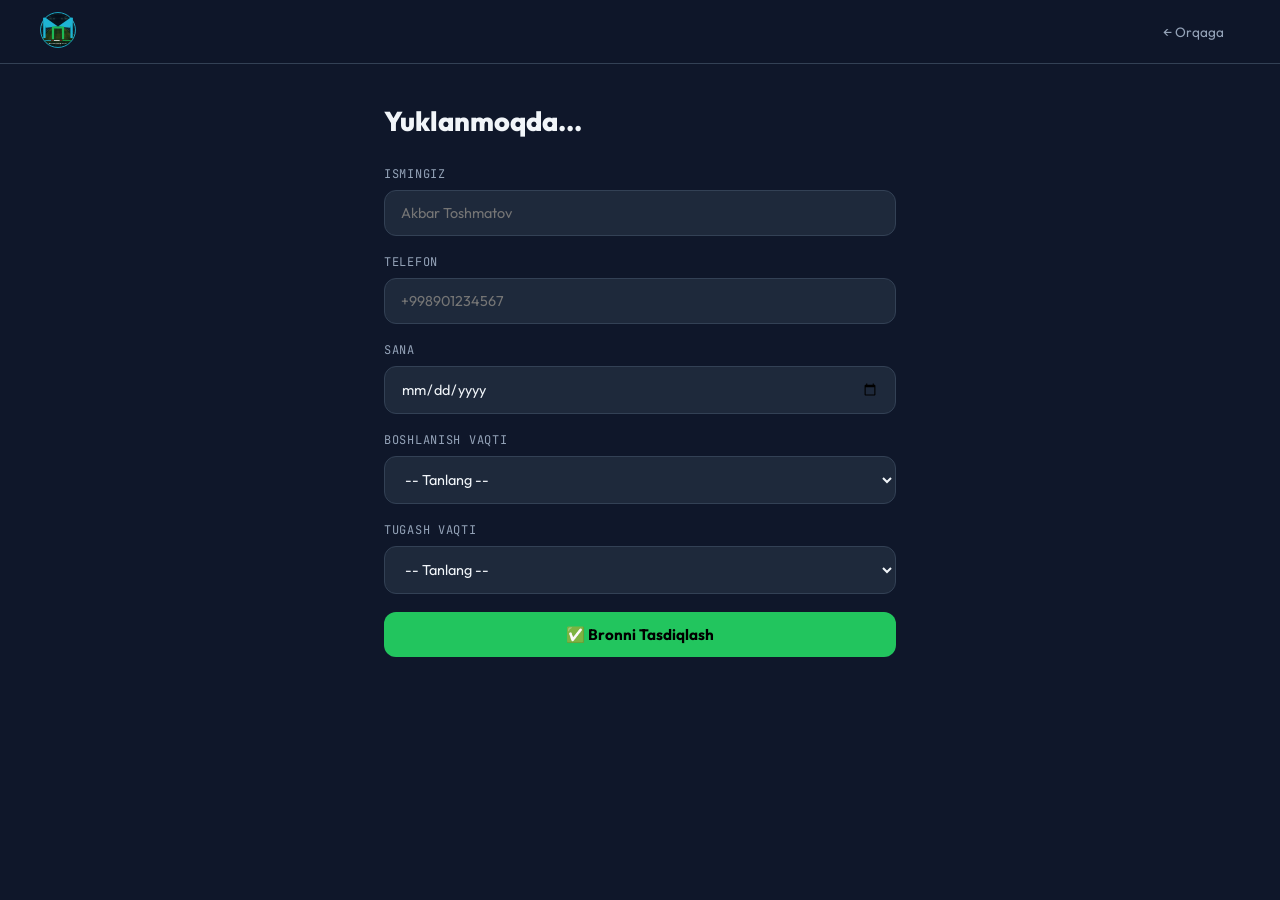
==== templates/booking.html @ 0ff4045a "ManaPolya loyihasi" ====
<!DOCTYPE html>
<html lang="uz">
<head>
<meta charset="UTF-8">
<meta name="viewport" content="width=device-width, initial-scale=1.0">
<title>Bron Qilish</title>
<link rel="stylesheet" href="/static/css/style.css">
</head>
<body>
<nav>
  <a href="/" style="text-decoration:none"><img src="/static/images/logo.svg" alt="MiniPolya" height="36"></a>
  <div class="nav-links"><a href="/">← Orqaga</a></div>
</nav>

<div class="booking-wrap">
  <h2 id="field-title">Yuklanmoqda...</h2>
  <p class="sub" id="field-price"></p>

  <div id="success-msg" class="success-box" style="display:none">
    <h3>🎉 Bron Tasdiqlandi!</h3>
    <p id="success-detail"></p>
    <a href="/" class="btn-bron" style="display:inline-block;margin-top:12px;text-decoration:none">← Bosh sahifaga</a>
  </div>

  <div id="booking-form">
    <div class="form-group">
      <label>ISMINGIZ</label>
      <input type="text" id="inp-name" placeholder="Akbar Toshmatov">
    </div>
    <div class="form-group">
      <label>TELEFON</label>
      <input type="text" id="inp-phone" placeholder="+998901234567">
    </div>
    <div class="form-group">
      <label>SANA</label>
      <input type="date" id="inp-date">
    </div>
    <div class="form-group">
      <label>BOSHLANISH VAQTI</label>
      <select id="inp-start">
        <option value="">-- Tanlang --</option>
        <option>08:00</option><option>09:00</option><option>10:00</option>
        <option>11:00</option><option>12:00</option><option>13:00</option>
        <option>14:00</option><option>15:00</option><option>16:00</option>
        <option>17:00</option><option>18:00</option><option>19:00</option>
        <option>20:00</option><option>21:00</option>
      </select>
    </div>
    <div class="form-group">
      <label>TUGASH VAQTI</label>
      <select id="inp-end">
        <option value="">-- Tanlang --</option>
        <option>09:00</option><option>10:00</option><option>11:00</option>
        <option>12:00</option><option>13:00</option><option>14:00</option>
        <option>15:00</option><option>16:00</option><option>17:00</option>
        <option>18:00</option><option>19:00</option><option>20:00</option>
        <option>21:00</option><option>22:00</option>
      </select>
    </div>
    <div class="summary" id="summary" style="display:none">
      <div class="sum-row"><span>Polya</span><span id="sum-field">—</span></div>
      <div class="sum-row"><span>Vaqt</span><span id="sum-time">—</span></div>
      <div class="sum-row total"><span>Narx</span><span id="sum-price">—</span></div>
    </div>
    <div id="error-msg" class="error-box" style="display:none"></div>
    <button class="btn-bron" onclick="submitBooking()">✅ Bronni Tasdiqlash</button>
  </div>
</div>

<script>
const fieldId = {{ field_id }};
let fieldData = null;

async function loadField() {
  const res = await fetch('/api/fields/' + fieldId);
  if (!res.ok) { document.getElementById('field-title').textContent = 'Polya topilmadi'; return; }
  fieldData = await res.json();
  document.getElementById('field-title').textContent = fieldData.name;
  document.getElementById('field-price').textContent = fieldData.price_per_hour.toLocaleString() + ' so\'m / soat';
  const today = new Date().toISOString().split('T')[0];
  document.getElementById('inp-date').value = today;
}

function updateSummary() {
  const start = document.getElementById('inp-start').value;
  const end = document.getElementById('inp-end').value;
  const date = document.getElementById('inp-date').value;
  if (start && end && date && fieldData) {
    const hours = (parseInt(end) - parseInt(start));
    if (hours > 0) {
      document.getElementById('summary').style.display = 'block';
      document.getElementById('sum-field').textContent = fieldData.name;
      document.getElementById('sum-time').textContent = start + ' – ' + end;
      document.getElementById('sum-price').textContent = (fieldData.price_per_hour * hours).toLocaleString() + ' so\'m';
    }
  }
}

document.getElementById('inp-start').addEventListener('change', updateSummary);
document.getElementById('inp-end').addEventListener('change', updateSummary);
document.getElementById('inp-date').addEventListener('change', updateSummary);

async function submitBooking() {
  const name = document.getElementById('inp-name').value.trim();
  const phone = document.getElementById('inp-phone').value.trim();
  const date = document.getElementById('inp-date').value;
  const start = document.getElementById('inp-start').value;
  const end = document.getElementById('inp-end').value;
  const errBox = document.getElementById('error-msg');

  if (!name || !phone || !date || !start || !end) {
    errBox.style.display = 'block';
    errBox.textContent = '⚠️ Barcha maydonlarni to\'ldiring!';
    return;
  }
  if (parseInt(end) <= parseInt(start)) {
    errBox.style.display = 'block';
    errBox.textContent = '⚠️ Tugash vaqti boshlanishdan keyin bo\'lishi kerak!';
    return;
  }
  errBox.style.display = 'none';

  const startDt = date + 'T' + start + ':00';
  const endDt = date + 'T' + end + ':00';

  const res = await fetch('/api/bookings/', {
    method: 'POST',
    headers: {'Content-Type': 'application/json'},
    body: JSON.stringify({
      field_id: fieldId,
      user_name: name,
      user_phone: phone,
      start_time: startDt,
      end_time: endDt
    })
  });

  const data = await res.json();
  if (res.ok) {
    document.getElementById('booking-form').style.display = 'none';
    document.getElementById('success-msg').style.display = 'block';
    document.getElementById('success-detail').textContent =
      fieldData.name + ' · ' + date + ' · ' + start + '–' + end + ' · Bron #' + data.id;
  } else {
    errBox.style.display = 'block';
    errBox.textContent = '❌ ' + (data.detail || 'Xatolik yuz berdi');
  }
}

loadField();
</script>
</body>
</html>
---- static/css/style.css ----
@import url('https://fonts.googleapis.com/css2?family=Outfit:wght@400;600;700;800&family=JetBrains+Mono:wght@400;700&display=swap');

:root {
  --green: #22C55E;
  --green-dark: #16A34A;
  --bg: #0f172a;
  --bg2: #1e293b;
  --bg3: #334155;
  --text: #f1f5f9;
  --muted: #94a3b8;
  --border: #334155;
  --red: #ef4444;
  --yellow: #f59e0b;
}

* { margin: 0; padding: 0; box-sizing: border-box; }

body {
  background: var(--bg);
  color: var(--text);
  font-family: 'Outfit', sans-serif;
  min-height: 100vh;
}

/* NAV */
nav {
  display: flex;
  align-items: center;
  justify-content: space-between;
  padding: 0 40px;
  height: 64px;
  background: rgba(15,23,42,0.95);
  backdrop-filter: blur(12px);
  border-bottom: 1px solid var(--border);
  position: sticky;
  top: 0;
  z-index: 100;
}
.logo {
  font-size: 1.2rem;
  font-weight: 800;
  color: var(--text);
  display: flex;
  align-items: center;
  gap: 8px;
}
.logo span { color: var(--green); }
.nav-links { display: flex; gap: 8px; }
.nav-links a {
  color: var(--muted);
  font-size: 0.85rem;
  text-decoration: none;
  padding: 8px 16px;
  border-radius: 8px;
  transition: all 0.2s;
}
.nav-links a:hover { background: var(--bg2); color: var(--text); }

/* HERO */
.hero {
  background: linear-gradient(135deg, #0f172a 0%, #1e293b 50%, #0f2a1a 100%);
  padding: 80px 40px 60px;
  text-align: center;
  position: relative;
  overflow: hidden;
}
.hero::before {
  content: '';
  position: absolute;
  top: -100px; left: 50%;
  transform: translateX(-50%);
  width: 600px; height: 600px;
  background: radial-gradient(circle, rgba(34,197,94,0.12) 0%, transparent 70%);
  pointer-events: none;
}
.hero h1 {
  font-size: clamp(2.2rem, 5vw, 3.8rem);
  font-weight: 800;
  line-height: 1.1;
  position: relative;
}
.hero h1 span { color: var(--green); }
.hero p {
  color: var(--muted);
  font-size: 1rem;
  margin-top: 14px;
  position: relative;
}
.hero-stats {
  display: flex;
  justify-content: center;
  gap: 40px;
  margin-top: 40px;
  position: relative;
}
.hero-stat { text-align: center; }
.hero-stat .num { font-size: 1.6rem; font-weight: 800; color: var(--green); }
.hero-stat .lbl { font-size: 0.75rem; color: var(--muted); margin-top: 2px; }

/* FIELDS GRID */
.section-title {
  max-width: 1100px;
  margin: 0 auto;
  padding: 40px 24px 16px;
  font-size: 1.2rem;
  font-weight: 700;
  color: var(--muted);
  display: flex;
  align-items: center;
  gap: 10px;
}
.section-title::after {
  content: '';
  flex: 1;
  height: 1px;
  background: var(--border);
}

.fields-grid {
  display: grid;
  grid-template-columns: repeat(auto-fill, minmax(300px, 1fr));
  gap: 24px;
  max-width: 1100px;
  margin: 0 auto 60px;
  padding: 0 24px;
}

.field-card {
  background: var(--bg2);
  border: 1px solid var(--border);
  border-radius: 20px;
  overflow: hidden;
  transition: all 0.3s;
}
.field-card:hover {
  border-color: var(--green);
  transform: translateY(-6px);
  box-shadow: 0 20px 40px rgba(34,197,94,0.1);
}

.field-img {
  height: 180px;
  background: linear-gradient(135deg, #0a1f0a, #1a3a1a);
  display: flex;
  align-items: center;
  justify-content: center;
  font-size: 4rem;
  position: relative;
  overflow: hidden;
}
.field-img img {
  width: 100%;
  height: 100%;
  object-fit: cover;
  position: absolute;
  top: 0; left: 0;
}
.field-img .emoji {
  position: relative;
  z-index: 1;
  font-size: 4rem;
  filter: drop-shadow(0 4px 12px rgba(0,0,0,0.5));
}

.field-info { padding: 20px; }
.field-info h3 { font-size: 1.05rem; font-weight: 700; }
.field-info .desc {
  font-size: 0.82rem;
  color: var(--muted);
  margin-top: 5px;
  line-height: 1.5;
}

.field-meta {
  display: flex;
  align-items: center;
  justify-content: space-between;
  margin-top: 14px;
}
.price {
  color: var(--green);
  font-weight: 700;
  font-size: 1rem;
}
.price small { font-size: 0.72rem; color: var(--muted); font-weight: 400; }

.status-badge {
  display: inline-flex;
  align-items: center;
  gap: 5px;
  background: rgba(34,197,94,0.1);
  color: var(--green);
  font-size: 0.72rem;
  font-family: 'JetBrains Mono', monospace;
  padding: 4px 10px;
  border-radius: 20px;
  border: 1px solid rgba(34,197,94,0.2);
}

.btn-bron {
  display: block;
  width: 100%;
  background: var(--green);
  color: #000;
  font-weight: 700;
  font-family: 'Outfit', sans-serif;
  font-size: 0.95rem;
  padding: 13px;
  border: none;
  cursor: pointer;
  margin-top: 16px;
  border-radius: 12px;
  text-align: center;
  text-decoration: none;
  transition: all 0.2s;
}
.btn-bron:hover { background: var(--green-dark); transform: translateY(-1px); }

/* BOOKING */
.booking-wrap {
  max-width: 560px;
  margin: 0 auto;
  padding: 40px 24px 60px;
}
.booking-wrap h2 { font-size: 1.7rem; font-weight: 800; }
.sub { color: var(--muted); font-size: 0.88rem; margin-top: 6px; margin-bottom: 28px; }

.form-group { margin-bottom: 18px; }
.form-group label {
  display: block;
  font-size: 0.75rem;
  font-family: 'JetBrains Mono', monospace;
  color: var(--muted);
  margin-bottom: 8px;
  letter-spacing: 0.06em;
}
.form-group input,
.form-group select {
  width: 100%;
  background: var(--bg2);
  border: 1px solid var(--border);
  border-radius: 12px;
  padding: 13px 16px;
  color: var(--text);
  font-family: 'Outfit', sans-serif;
  font-size: 0.9rem;
  outline: none;
  transition: border-color 0.2s;
}
.form-group input:focus,
.form-group select:focus { border-color: var(--green); }
.form-group select option { background: var(--bg2); }

.summary {
  background: var(--bg2);
  border: 1px solid var(--border);
  border-radius: 14px;
  padding: 18px;
  margin: 20px 0;
}
.sum-row {
  display: flex;
  justify-content: space-between;
  font-size: 0.85rem;
  padding: 7px 0;
  border-bottom: 1px solid var(--border);
  color: var(--muted);
}
.sum-row:last-child { border: none; color: var(--green); font-weight: 700; font-size: 0.95rem; }

.error-box {
  background: rgba(239,68,68,0.1);
  border: 1px solid var(--red);
  border-radius: 10px;
  padding: 12px 16px;
  font-size: 0.83rem;
  color: var(--red);
  margin-bottom: 16px;
}
.success-box {
  background: rgba(34,197,94,0.08);
  border: 1px solid var(--green);
  border-radius: 16px;
  padding: 32px;
  text-align: center;
}
.success-box h3 { font-size: 1.4rem; color: var(--green); margin-bottom: 10px; }
.success-box p { font-size: 0.85rem; color: var(--muted); line-height: 1.7; }

/* ADMIN */
.admin-wrap { max-width: 1000px; margin: 0 auto; padding: 40px 24px 60px; }
.admin-wrap h2 { font-size: 1.5rem; font-weight: 800; margin-bottom: 24px; }

.admin-card {
  background: var(--bg2);
  border: 1px solid var(--border);
  border-radius: 16px;
  padding: 24px;
  margin-bottom: 24px;
}
.admin-card h3 { font-size: 1rem; font-weight: 700; margin-bottom: 18px; color: var(--muted); }

.form-row {
  display: grid;
  grid-template-columns: repeat(auto-fit, minmax(180px, 1fr));
  gap: 12px;
  margin-bottom: 14px;
}

.stats {
  display: grid;
  grid-template-columns: repeat(3, 1fr);
  gap: 16px;
  margin-bottom: 24px;
}
.stat {
  background: var(--bg2);
  border: 1px solid var(--border);
  border-radius: 14px;
  padding: 20px;
  text-align: center;
}
.stat .num { font-size: 2rem; font-weight: 800; color: var(--green); }
.stat .lbl { font-size: 0.78rem; color: var(--muted); margin-top: 4px; }

table { width: 100%; border-collapse: collapse; }
th {
  text-align: left;
  font-family: 'JetBrains Mono', monospace;
  font-size: 0.68rem;
  color: var(--muted);
  padding: 10px 14px;
  border-bottom: 1px solid var(--border);
  letter-spacing: 0.05em;
}
td {
  padding: 13px 14px;
  font-size: 0.83rem;
  border-bottom: 1px solid rgba(51,65,85,0.5);
}

.tag {
  display: inline-block;
  padding: 3px 10px;
  border-radius: 20px;
  font-size: 0.7rem;
  font-weight: 600;
  font-family: 'JetBrains Mono', monospace;
}
.tag.confirmed { background: rgba(34,197,94,0.15); color: var(--green); }
.tag.pending { background: rgba(245,158,11,0.15); color: var(--yellow); }
.tag.cancelled { background: rgba(239,68,68,0.15); color: var(--red); }

.btn-cancel {
  background: transparent;
  border: 1px solid var(--red);
  color: var(--red);
  font-size: 0.72rem;
  padding: 5px 12px;
  border-radius: 8px;
  cursor: pointer;
  transition: all 0.2s;
}
.btn-cancel:hover { background: var(--red); color: #fff; }

.msg-success { color: var(--green); font-size: 0.82rem; margin-top: 10px; font-family: 'JetBrains Mono', monospace; }
.msg-error { color: var(--red); font-size: 0.82rem; margin-top: 10px; }

@media (max-width: 600px) {
  nav { padding: 0 16px; }
  .hero { padding: 50px 16px 40px; }
  .hero-stats { gap: 20px; }
  .stats { grid-template-columns: 1fr; }
}
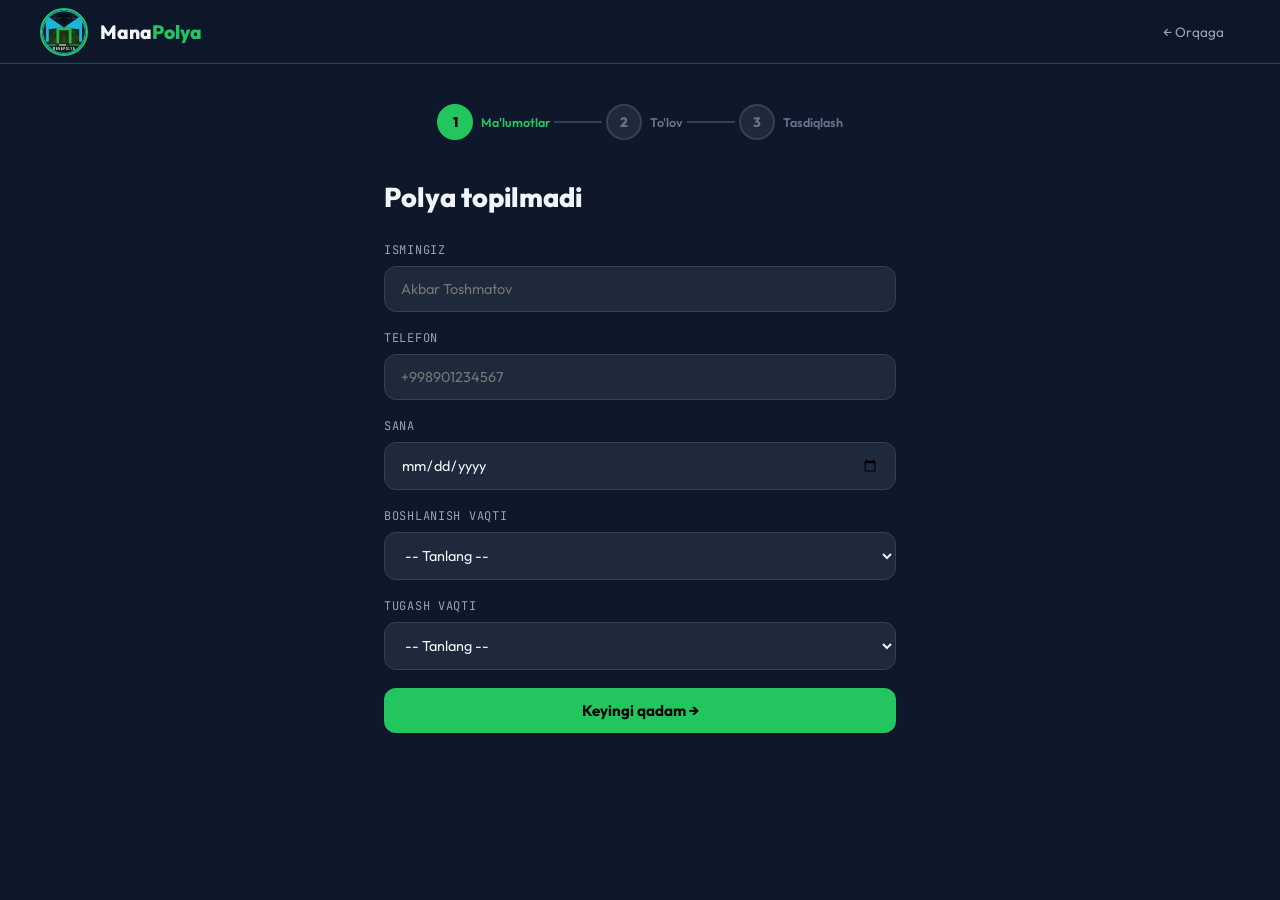
==== commit 7e9ec853: "Loyiha yangilandi: bazaga ulanish va xatoliklar to'g'rilandi" ====
--- a/templates/booking.html
+++ b/templates/booking.html
@@ -3,26 +3,119 @@
 <head>
 <meta charset="UTF-8">
 <meta name="viewport" content="width=device-width, initial-scale=1.0">
-<title>Bron Qilish</title>
+<title>Bron Qilish — ManaPolya</title>
 <link rel="stylesheet" href="/static/css/style.css">
+<style>
+/* STEPS */
+.steps-bar {
+  display:flex;align-items:center;justify-content:center;
+  gap:0;margin-bottom:40px;
+}
+.step-item {
+  display:flex;align-items:center;gap:8px;
+}
+.step-circle {
+  width:36px;height:36px;border-radius:50%;
+  display:flex;align-items:center;justify-content:center;
+  font-size:0.85rem;font-weight:800;
+  border:2px solid #334155;background:#1e293b;color:#64748b;
+  transition:all 0.3s;flex-shrink:0;
+}
+.step-circle.active { border-color:#22C55E;background:#22C55E;color:#000; }
+.step-circle.done { border-color:#22C55E;background:transparent;color:#22C55E; }
+.step-label { font-size:0.78rem;color:#64748b;font-weight:600; }
+.step-label.active { color:#22C55E; }
+.step-line { width:48px;height:2px;background:#334155;margin:0 4px; }
+.step-line.done { background:#22C55E; }
+
+/* PAYMENT BOX */
+.payment-box {
+  background:#1e293b;border:1px solid #334155;border-radius:16px;
+  padding:28px;margin-top:24px;
+}
+.payment-amount {
+  text-align:center;padding:24px;
+  background:rgba(34,197,94,0.06);border:1px solid rgba(34,197,94,0.2);
+  border-radius:12px;margin-bottom:24px;
+}
+.payment-amount .lbl { font-size:0.75rem;color:#64748b;letter-spacing:0.12em;margin-bottom:8px; }
+.payment-amount .amt { font-size:2.2rem;font-weight:800;color:#22C55E; }
+.payment-amount .sub { font-size:0.78rem;color:#64748b;margin-top:4px; }
+.pay-methods { display:grid;grid-template-columns:1fr 1fr;gap:12px;margin-bottom:20px; }
+.pay-method {
+  background:#0f172a;border:2px solid #334155;border-radius:12px;
+  padding:16px;text-align:center;cursor:pointer;transition:all 0.2s;
+}
+.pay-method:hover { border-color:#22C55E; }
+.pay-method.selected { border-color:#22C55E;background:rgba(34,197,94,0.06); }
+.pay-method .pm-icon { font-size:1.8rem;margin-bottom:6px; }
+.pay-method .pm-name { font-size:0.82rem;font-weight:700; }
+.pay-method .pm-sub { font-size:0.7rem;color:#64748b;margin-top:2px; }
+.pay-info { font-size:0.78rem;color:#64748b;text-align:center;margin-bottom:16px;line-height:1.6; }
+
+/* SUCCESS */
+.success-box {
+  text-align:center;padding:40px 24px;
+}
+.success-icon {
+  width:80px;height:80px;border-radius:50%;
+  background:rgba(34,197,94,0.1);border:2px solid #22C55E;
+  display:flex;align-items:center;justify-content:center;
+  font-size:2.2rem;margin:0 auto 20px;
+}
+.success-box h3 { font-size:1.5rem;font-weight:800;color:#22C55E;margin-bottom:12px; }
+.success-box p { color:#94a3b8;line-height:1.7; }
+.booking-id {
+  display:inline-block;margin:16px 0;
+  background:#1e293b;border:1px solid #334155;
+  border-radius:8px;padding:8px 20px;
+  font-family:monospace;font-size:0.88rem;color:#22C55E;
+}
+.success-details {
+  background:#1e293b;border:1px solid #334155;border-radius:12px;
+  padding:16px;margin:16px 0;text-align:left;
+}
+.sd-row { display:flex;justify-content:space-between;padding:8px 0;border-bottom:1px solid #0f172a;font-size:0.85rem; }
+.sd-row:last-child { border-bottom:none; }
+.sd-row span:first-child { color:#64748b; }
+.sd-row span:last-child { font-weight:700; }
+</style>
 </head>
 <body>
 <nav>
-  <a href="/" style="text-decoration:none"><img src="/static/images/logo.svg" alt="MiniPolya" height="36"></a>
+  <a href="/" style="text-decoration:none;display:flex;align-items:center;gap:12px">
+    <img src="/static/images/logo.svg" alt="ManaPolya" height="48"
+      style="border-radius:50%;object-fit:cover;width:48px;height:48px;border:2px solid #22C55E;">
+    <span style="font-size:1.2rem;font-weight:800;color:#f1f5f9">Mana<span style="color:#22C55E">Polya</span></span>
+  </a>
   <div class="nav-links"><a href="/">← Orqaga</a></div>
 </nav>
 
 <div class="booking-wrap">
+
+  <!-- STEPS BAR -->
+  <div class="steps-bar" id="steps-bar">
+    <div class="step-item">
+      <div class="step-circle active" id="sc1">1</div>
+      <span class="step-label active" id="sl1">Ma'lumotlar</span>
+    </div>
+    <div class="step-line" id="line1"></div>
+    <div class="step-item">
+      <div class="step-circle" id="sc2">2</div>
+      <span class="step-label" id="sl2">To'lov</span>
+    </div>
+    <div class="step-line" id="line2"></div>
+    <div class="step-item">
+      <div class="step-circle" id="sc3">3</div>
+      <span class="step-label" id="sl3">Tasdiqlash</span>
+    </div>
+  </div>
+
   <h2 id="field-title">Yuklanmoqda...</h2>
   <p class="sub" id="field-price"></p>
 
-  <div id="success-msg" class="success-box" style="display:none">
-    <h3>🎉 Bron Tasdiqlandi!</h3>
-    <p id="success-detail"></p>
-    <a href="/" class="btn-bron" style="display:inline-block;margin-top:12px;text-decoration:none">← Bosh sahifaga</a>
-  </div>
-
-  <div id="booking-form">
+  <!-- BOSQICH 1: FORMA -->
+  <div id="step1">
     <div class="form-group">
       <label>ISMINGIZ</label>
       <input type="text" id="inp-name" placeholder="Akbar Toshmatov">
@@ -57,19 +150,91 @@
         <option>21:00</option><option>22:00</option>
       </select>
     </div>
+
+    <!-- SUMMARY -->
     <div class="summary" id="summary" style="display:none">
       <div class="sum-row"><span>Polya</span><span id="sum-field">—</span></div>
       <div class="sum-row"><span>Vaqt</span><span id="sum-time">—</span></div>
-      <div class="sum-row total"><span>Narx</span><span id="sum-price">—</span></div>
-    </div>
+      <div class="sum-row"><span>Jami narx</span><span id="sum-price">—</span></div>
+      <div class="sum-row total"><span>50% oldindan to'lov</span><span id="sum-prepay" style="color:#22C55E">—</span></div>
+    </div>
+
     <div id="error-msg" class="error-box" style="display:none"></div>
-    <button class="btn-bron" onclick="submitBooking()">✅ Bronni Tasdiqlash</button>
+    <button class="btn-bron" onclick="goToPayment()">Keyingi qadam →</button>
   </div>
-</div>
+
+  <!-- BOSQICH 2: TO'LOV -->
+  <div id="step2" style="display:none">
+    <div class="payment-box">
+      <div class="payment-amount">
+        <div class="lbl">50% OLDINDAN TO'LOV</div>
+        <div class="amt" id="pay-amount">—</div>
+        <div class="sub" id="pay-sub">Qolgan 50% maydon oldida to'lanadi</div>
+      </div>
+
+      <p style="font-size:0.82rem;color:#94a3b8;margin-bottom:16px;font-weight:600;">
+        TO'LOV USULINI TANLANG
+      </p>
+
+      <div class="pay-methods">
+        <div class="pay-method" id="pm-payme" onclick="selectMethod('payme')">
+          <div class="pm-icon">💳</div>
+          <div class="pm-name">Payme</div>
+          <div class="pm-sub">Karta orqali</div>
+        </div>
+        <div class="pay-method" id="pm-click" onclick="selectMethod('click')">
+          <div class="pm-icon">⚡</div>
+          <div class="pm-name">Click</div>
+          <div class="pm-sub">Tez to'lov</div>
+        </div>
+        <div class="pay-method" id="pm-cash" onclick="selectMethod('cash')">
+          <div class="pm-icon">💵</div>
+          <div class="pm-name">Naqd pul</div>
+          <div class="pm-sub">Maydon oldida</div>
+        </div>
+        <div class="pay-method" id="pm-transfer" onclick="selectMethod('transfer')">
+          <div class="pm-icon">🏦</div>
+          <div class="pm-name">Bank o'tkazmasi</div>
+          <div class="pm-sub">Hisobdan</div>
+        </div>
+      </div>
+
+      <div class="pay-info">
+        🔒 To'lovingiz xavfsiz. 24 soat oldin bekor qilsangiz — to'liq qaytariladi.
+      </div>
+
+      <div id="error-msg2" class="error-box" style="display:none"></div>
+      <button class="btn-bron" onclick="confirmPayment()">To'lovni Tasdiqlash ✓</button>
+      <button onclick="backToForm()" style="width:100%;margin-top:10px;background:transparent;border:1px solid #334155;color:#94a3b8;padding:12px;border-radius:10px;cursor:pointer;font-family:inherit;">← Orqaga</button>
+    </div>
+  </div>
+
+  <!-- BOSQICH 3: TASDIQLASH -->
+  <div id="step3" style="display:none">
+    <div class="success-box">
+      <div class="success-icon">🎉</div>
+      <h3>Bron Tasdiqlandi!</h3>
+      <p>Tabriklaymiz! Sizning broningiz muvaffaqiyatli qabul qilindi.</p>
+      <div class="booking-id" id="booking-id-box">Bron #—</div>
+
+      <div class="success-details" id="success-details"></div>
+
+      <p style="font-size:0.8rem;color:#64748b;margin-top:8px;">
+        📞 Savollar uchun: <strong style="color:#f1f5f9">+998 90 059 63 61</strong>
+      </p>
+      <a href="/" class="btn-bron" style="display:inline-block;margin-top:20px;text-decoration:none;">
+        ← Bosh sahifaga
+      </a>
+    </div>
+  </div>
+
+</div><!-- /booking-wrap -->
 
 <script>
-const fieldId = {{ field_id }};
+const fieldId = "{{ field_id }}";
 let fieldData = null;
+let selectedMethod = null;
+let bookingData = null;
 
 async function loadField() {
   const res = await fetch('/api/fields/' + fieldId);
@@ -77,77 +242,136 @@
   fieldData = await res.json();
   document.getElementById('field-title').textContent = fieldData.name;
   document.getElementById('field-price').textContent = fieldData.price_per_hour.toLocaleString() + ' so\'m / soat';
-  const today = new Date().toISOString().split('T')[0];
-  document.getElementById('inp-date').value = today;
+  document.getElementById('inp-date').value = new Date().toISOString().split('T')[0];
 }
 
 function updateSummary() {
   const start = document.getElementById('inp-start').value;
-  const end = document.getElementById('inp-end').value;
-  const date = document.getElementById('inp-date').value;
+  const end   = document.getElementById('inp-end').value;
+  const date  = document.getElementById('inp-date').value;
   if (start && end && date && fieldData) {
-    const hours = (parseInt(end) - parseInt(start));
+    const hours = parseInt(end) - parseInt(start);
     if (hours > 0) {
+      const total   = fieldData.price_per_hour * hours;
+      const prepay  = total / 2;
       document.getElementById('summary').style.display = 'block';
-      document.getElementById('sum-field').textContent = fieldData.name;
-      document.getElementById('sum-time').textContent = start + ' – ' + end;
-      document.getElementById('sum-price').textContent = (fieldData.price_per_hour * hours).toLocaleString() + ' so\'m';
+      document.getElementById('sum-field').textContent  = fieldData.name;
+      document.getElementById('sum-time').textContent   = start + ' – ' + end + ' (' + hours + ' soat)';
+      document.getElementById('sum-price').textContent  = total.toLocaleString() + ' so\'m';
+      document.getElementById('sum-prepay').textContent = prepay.toLocaleString() + ' so\'m';
     }
   }
 }
 
-document.getElementById('inp-start').addEventListener('change', updateSummary);
-document.getElementById('inp-end').addEventListener('change', updateSummary);
-document.getElementById('inp-date').addEventListener('change', updateSummary);
-
-async function submitBooking() {
-  const name = document.getElementById('inp-name').value.trim();
+['inp-start','inp-end','inp-date'].forEach(id =>
+  document.getElementById(id).addEventListener('change', updateSummary)
+);
+
+// STEP 1 → STEP 2
+async function goToPayment() {
+  const name  = document.getElementById('inp-name').value.trim();
   const phone = document.getElementById('inp-phone').value.trim();
-  const date = document.getElementById('inp-date').value;
+  const date  = document.getElementById('inp-date').value;
   const start = document.getElementById('inp-start').value;
-  const end = document.getElementById('inp-end').value;
-  const errBox = document.getElementById('error-msg');
+  const end   = document.getElementById('inp-end').value;
+  const err   = document.getElementById('error-msg');
 
   if (!name || !phone || !date || !start || !end) {
-    errBox.style.display = 'block';
-    errBox.textContent = '⚠️ Barcha maydonlarni to\'ldiring!';
-    return;
+    err.style.display='block'; err.textContent='⚠️ Barcha maydonlarni to\'ldiring!'; return;
   }
   if (parseInt(end) <= parseInt(start)) {
-    errBox.style.display = 'block';
-    errBox.textContent = '⚠️ Tugash vaqti boshlanishdan keyin bo\'lishi kerak!';
-    return;
-  }
-  errBox.style.display = 'none';
-
-  const startDt = date + 'T' + start + ':00';
-  const endDt = date + 'T' + end + ':00';
-
+    err.style.display='block'; err.textContent='⚠️ Tugash vaqti boshlanishdan keyin bo\'lishi kerak!'; return;
+  }
+  err.style.display='none';
+
+  // API ga yuborish
   const res = await fetch('/api/bookings/', {
-    method: 'POST',
-    headers: {'Content-Type': 'application/json'},
+    method:'POST',
+    headers:{'Content-Type':'application/json'},
     body: JSON.stringify({
-      field_id: fieldId,
-      user_name: name,
+      field_id:   fieldId,
+      user_name:  name,
       user_phone: phone,
-      start_time: startDt,
-      end_time: endDt
+      start_time: date + 'T' + start + ':00',
+      end_time:   date + 'T' + end   + ':00'
     })
   });
-
   const data = await res.json();
-  if (res.ok) {
-    document.getElementById('booking-form').style.display = 'none';
-    document.getElementById('success-msg').style.display = 'block';
-    document.getElementById('success-detail').textContent =
-      fieldData.name + ' · ' + date + ' · ' + start + '–' + end + ' · Bron #' + data.id;
-  } else {
-    errBox.style.display = 'block';
-    errBox.textContent = '❌ ' + (data.detail || 'Xatolik yuz berdi');
-  }
+  if (!res.ok) {
+    err.style.display='block'; err.textContent='❌ ' + (data.detail || 'Xatolik yuz berdi'); return;
+  }
+  bookingData = data;
+
+  // To'lov summasi
+  const hours  = parseInt(end) - parseInt(start);
+  const prepay = fieldData.price_per_hour * hours / 2;
+  document.getElementById('pay-amount').textContent = prepay.toLocaleString() + ' so\'m';
+
+  // Step 2 ga o'tish
+  setStep(2);
+}
+
+function selectMethod(method) {
+  selectedMethod = method;
+  ['payme','click','cash','transfer'].forEach(m => {
+    document.getElementById('pm-' + m).classList.toggle('selected', m === method);
+  });
+}
+
+// STEP 2 → STEP 3
+function confirmPayment() {
+  const err = document.getElementById('error-msg2');
+  if (!selectedMethod) {
+    err.style.display='block'; err.textContent='⚠️ To\'lov usulini tanlang!'; return;
+  }
+  err.style.display='none';
+
+  // Success details
+  const date  = document.getElementById('inp-date').value;
+  const start = document.getElementById('inp-start').value;
+  const end   = document.getElementById('inp-end').value;
+  const hours = parseInt(end) - parseInt(start);
+  const total  = fieldData.price_per_hour * hours;
+  const prepay = total / 2;
+  const methods = {payme:'Payme', click:'Click', cash:'Naqd pul', transfer:'Bank o\'tkazmasi'};
+
+  document.getElementById('booking-id-box').textContent = 'Bron #' + bookingData.id;
+  document.getElementById('success-details').innerHTML = `
+    <div class="sd-row"><span>Polya</span><span>${fieldData.name}</span></div>
+    <div class="sd-row"><span>Sana</span><span>${date}</span></div>
+    <div class="sd-row"><span>Vaqt</span><span>${start} – ${end}</span></div>
+    <div class="sd-row"><span>Jami narx</span><span>${total.toLocaleString()} so'm</span></div>
+    <div class="sd-row"><span>To'langan (50%)</span><span style="color:#22C55E">${prepay.toLocaleString()} so'm</span></div>
+    <div class="sd-row"><span>To'lov usuli</span><span>${methods[selectedMethod]}</span></div>
+    <div class="sd-row"><span>Holat</span><span style="color:#22C55E">✅ Tasdiqlandi</span></div>
+  `;
+
+  setStep(3);
+}
+
+function backToForm() { setStep(1); }
+
+function setStep(n) {
+  // Panellarni ko'rsat/yashir
+  document.getElementById('step1').style.display = n===1 ? 'block' : 'none';
+  document.getElementById('step2').style.display = n===2 ? 'block' : 'none';
+  document.getElementById('step3').style.display = n===3 ? 'block' : 'none';
+
+  // Steps bar
+  for (let i=1; i<=3; i++) {
+    const sc = document.getElementById('sc'+i);
+    const sl = document.getElementById('sl'+i);
+    sc.className = 'step-circle' + (i < n ? ' done' : i === n ? ' active' : '');
+    sc.textContent = i < n ? '✓' : i;
+    sl.className = 'step-label' + (i === n ? ' active' : '');
+  }
+  document.getElementById('line1').className = 'step-line' + (n > 1 ? ' done' : '');
+  document.getElementById('line2').className = 'step-line' + (n > 2 ? ' done' : '');
+
+  window.scrollTo({top:0, behavior:'smooth'});
 }
 
 loadField();
 </script>
 </body>
-</html>
+</html>
